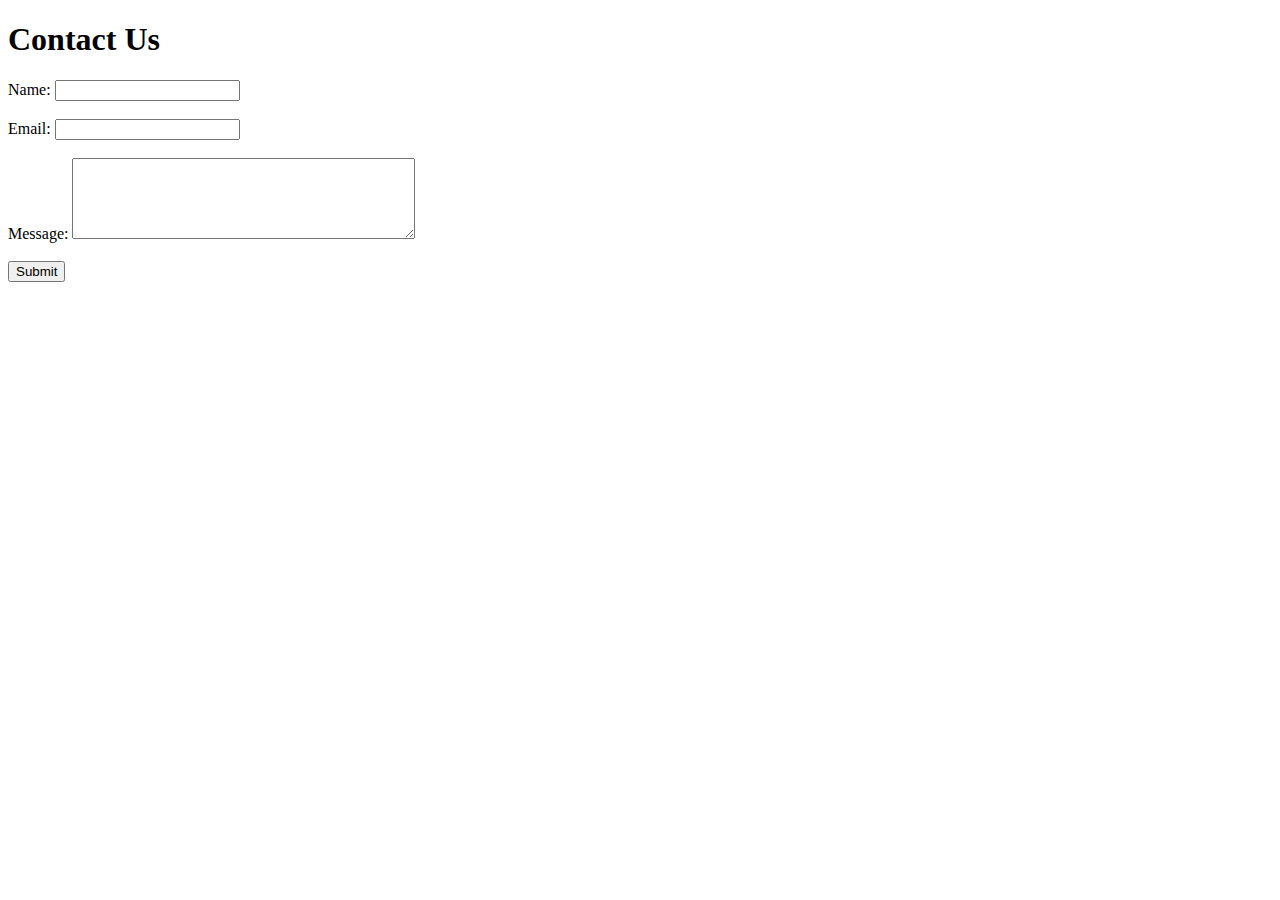
==== about us.html @ 689dd35f "update Sherry Part" ====
<!DOCTYPE html>
<html>

<head>
  <meta charset="UTF-8">
  <meta http-equiv="X-UA-Compatible" content="IE=edge">
  <meta name="viewport" content="width=device-width, initial-scale=1.0">
  <meta name="author" content="Dandan ZHAO,Yiqing Song">
  <meta name="email" content="zhao0260@algonquinlive.com,song0146@algonquinlive.com">
  <title>Contact Us</title>
</head>

<body>
  <h1>Contact Us</h1>
  <form action="submit.php" method="post">
    <label for="name">Name:</label>
    <input type="text" id="name" name="name" required><br><br>
    <label for="email">Email:</label>
    <input type="email" id="email" name="email" required><br><br>
    <label for="message">Message:</label>
    <textarea id="message" name="message" rows="5" cols="40" required></textarea><br><br>
    <input type="submit" value="Submit">
  </form>
</body>

</html>
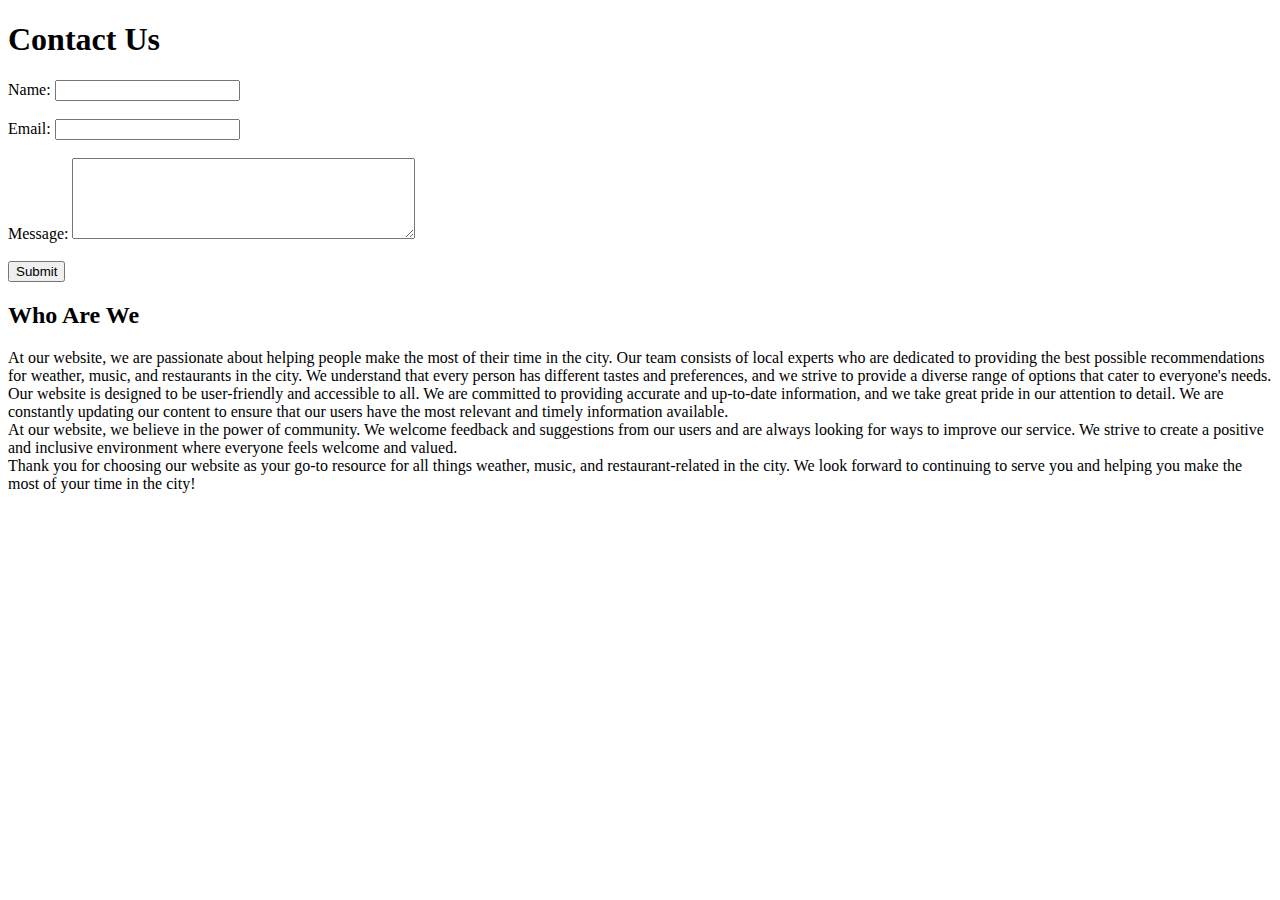
==== commit 8ad404ec: "Update about us.html" ====
--- a/about us.html
+++ b/about us.html
@@ -5,8 +5,8 @@
   <meta charset="UTF-8">
   <meta http-equiv="X-UA-Compatible" content="IE=edge">
   <meta name="viewport" content="width=device-width, initial-scale=1.0">
-  <meta name="author" content="Dandan ZHAO,Yiqing Song">
-  <meta name="email" content="zhao0260@algonquinlive.com,song0146@algonquinlive.com">
+  <meta name="author" content="Dandan ZHAO">
+  <meta name="email" content="zhao0260@algonquinlive.com">
   <title>Contact Us</title>
 </head>
 
@@ -21,6 +21,22 @@
     <textarea id="message" name="message" rows="5" cols="40" required></textarea><br><br>
     <input type="submit" value="Submit">
   </form>
+  
+  <div>
+    <h2>Who Are We</h2>
+    <p>
+      At our website, we are passionate about helping people make the most of their time in the city. Our team consists of local experts who are dedicated to providing the best possible recommendations for weather, music, and restaurants in the city. We understand that every person has different tastes and preferences, and we strive to provide a diverse range of options that cater to everyone's needs.
+
+<br>Our website is designed to be user-friendly and accessible to all. We are committed to providing accurate and up-to-date information, and we take great pride in our attention to detail. We are constantly updating our content to ensure that our users have the most relevant and timely information available.
+
+<br>At our website, we believe in the power of community. We welcome feedback and suggestions from our users and are always looking for ways to improve our service. We strive to create a positive and inclusive environment where everyone feels welcome and valued.
+
+<br>Thank you for choosing our website as your go-to resource for all things weather, music, and restaurant-related in the city. We look forward to continuing to serve you and helping you make the most of your time in the city!
+    </p>
+  </div>
+  
+  
+  
 </body>
 
-</html>+</html>
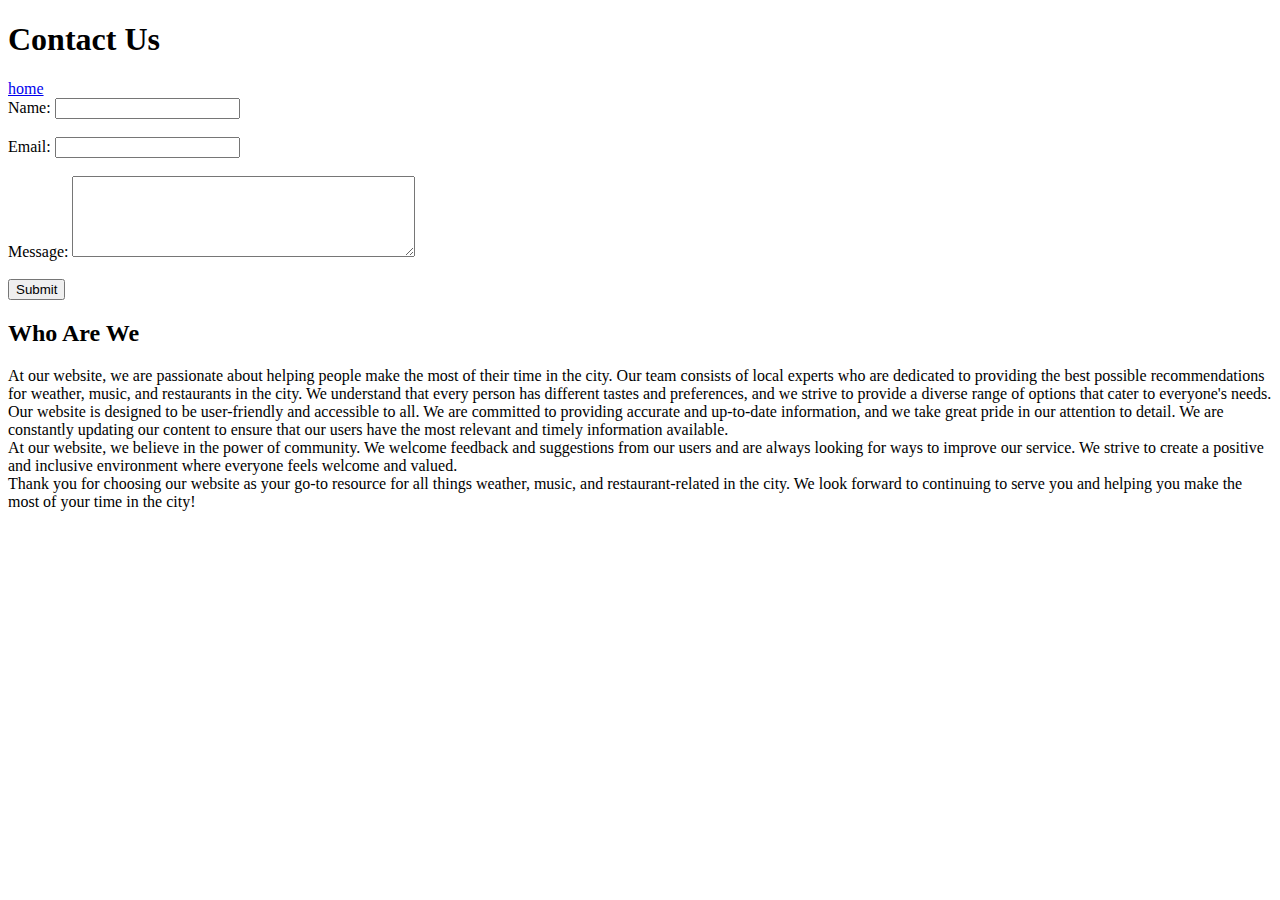
==== commit b22d0b19: "update Sherry part" ====
--- a/about us.html
+++ b/about us.html
@@ -12,6 +12,7 @@
 
 <body>
   <h1>Contact Us</h1>
+  <a href="index.html">home</a>
   <form action="submit.php" method="post">
     <label for="name">Name:</label>
     <input type="text" id="name" name="name" required><br><br>
@@ -21,22 +22,33 @@
     <textarea id="message" name="message" rows="5" cols="40" required></textarea><br><br>
     <input type="submit" value="Submit">
   </form>
-  
+
   <div>
     <h2>Who Are We</h2>
     <p>
-      At our website, we are passionate about helping people make the most of their time in the city. Our team consists of local experts who are dedicated to providing the best possible recommendations for weather, music, and restaurants in the city. We understand that every person has different tastes and preferences, and we strive to provide a diverse range of options that cater to everyone's needs.
+      At our website, we are passionate about helping people make the most of their time in the city. Our team consists
+      of local experts who are dedicated to providing the best possible recommendations for weather, music, and
+      restaurants in the city. We understand that every person has different tastes and preferences, and we strive to
+      provide a diverse range of options that cater to everyone's needs.
 
-<br>Our website is designed to be user-friendly and accessible to all. We are committed to providing accurate and up-to-date information, and we take great pride in our attention to detail. We are constantly updating our content to ensure that our users have the most relevant and timely information available.
+      <br>Our website is designed to be user-friendly and accessible to all. We are committed to providing accurate and
+      up-to-date information, and we take great pride in our attention to detail. We are constantly updating our content
+      to ensure that our users have the most relevant and timely information available.
 
-<br>At our website, we believe in the power of community. We welcome feedback and suggestions from our users and are always looking for ways to improve our service. We strive to create a positive and inclusive environment where everyone feels welcome and valued.
+      <br>At our website, we believe in the power of community. We welcome feedback and suggestions from our users and
+      are always looking for ways to improve our service. We strive to create a positive and inclusive environment where
+      everyone feels welcome and valued.
 
-<br>Thank you for choosing our website as your go-to resource for all things weather, music, and restaurant-related in the city. We look forward to continuing to serve you and helping you make the most of your time in the city!
+      <br>Thank you for choosing our website as your go-to resource for all things weather, music, and
+      restaurant-related in the city. We look forward to continuing to serve you and helping you make the most of your
+      time in the city!
     </p>
   </div>
-  
-  
-  
+
+
+
 </body>
 
-</html>
+<script src="contact.js"></script>
+
+</html>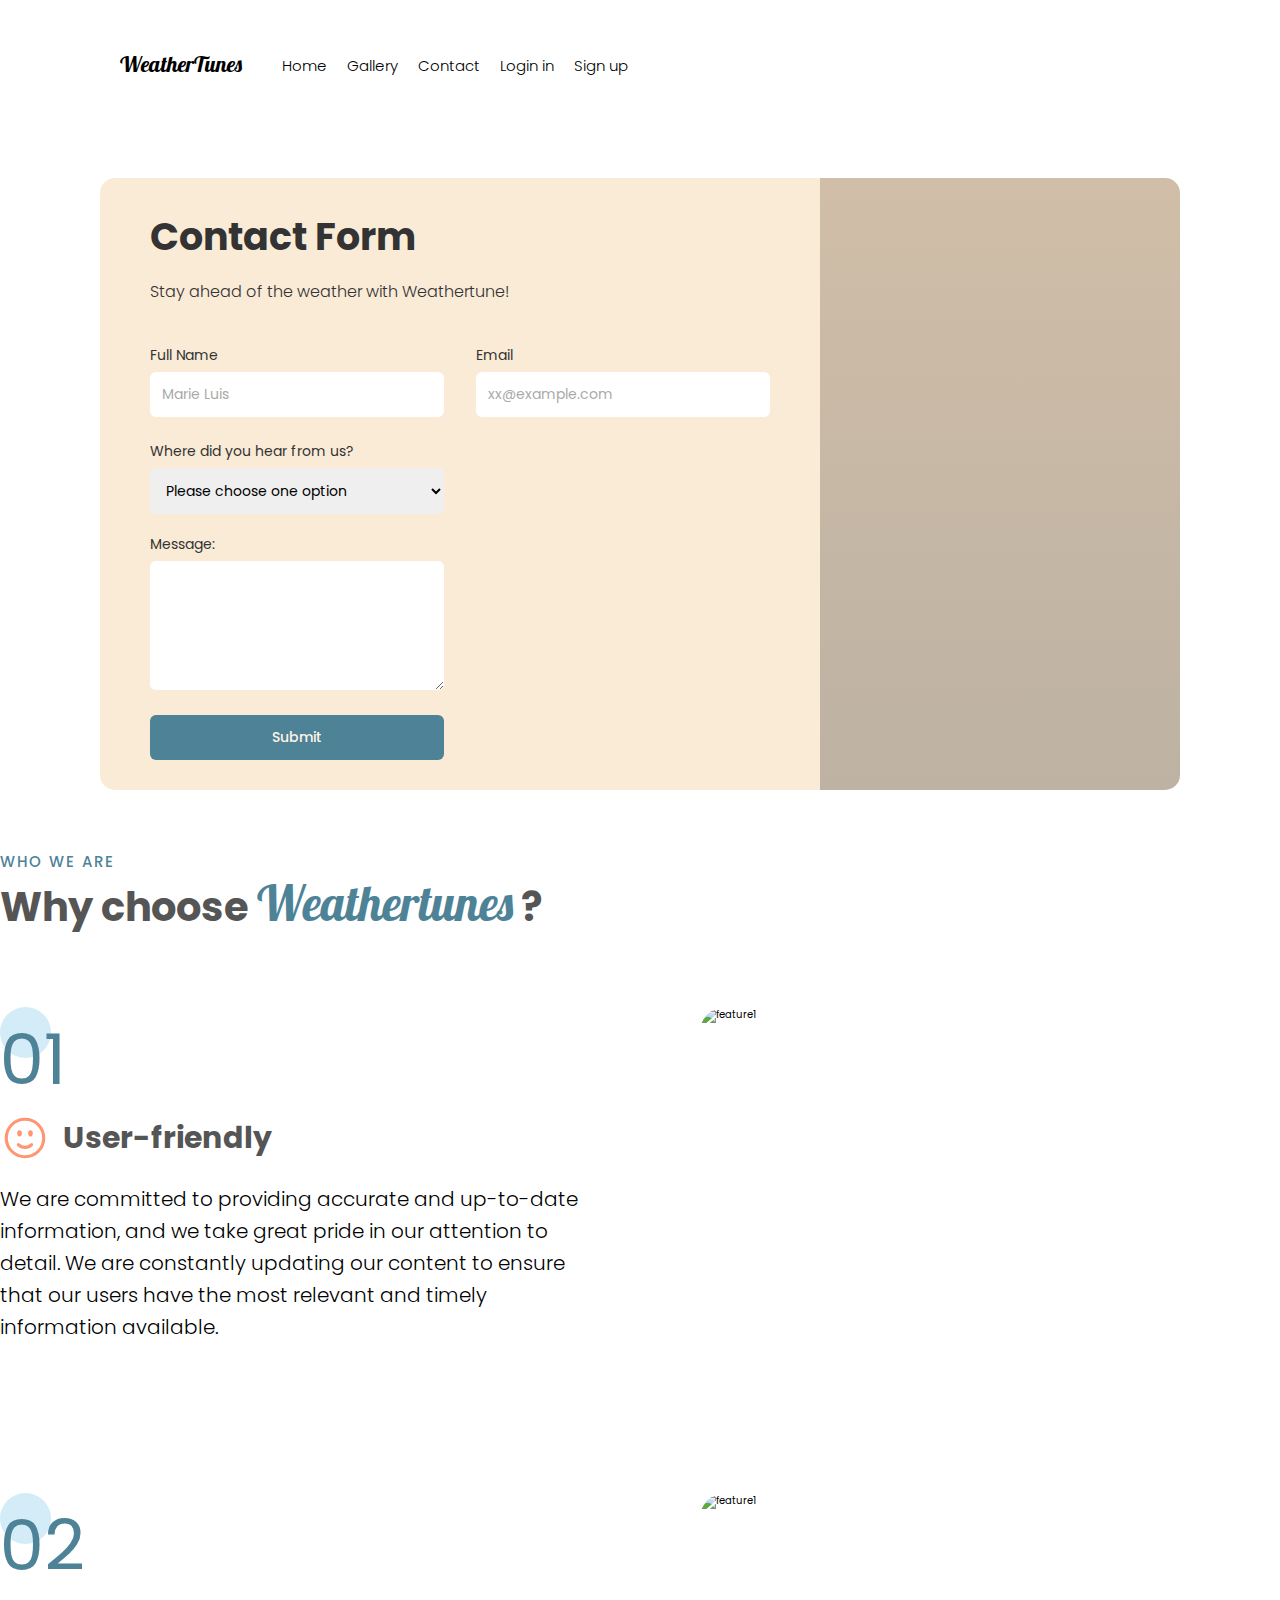
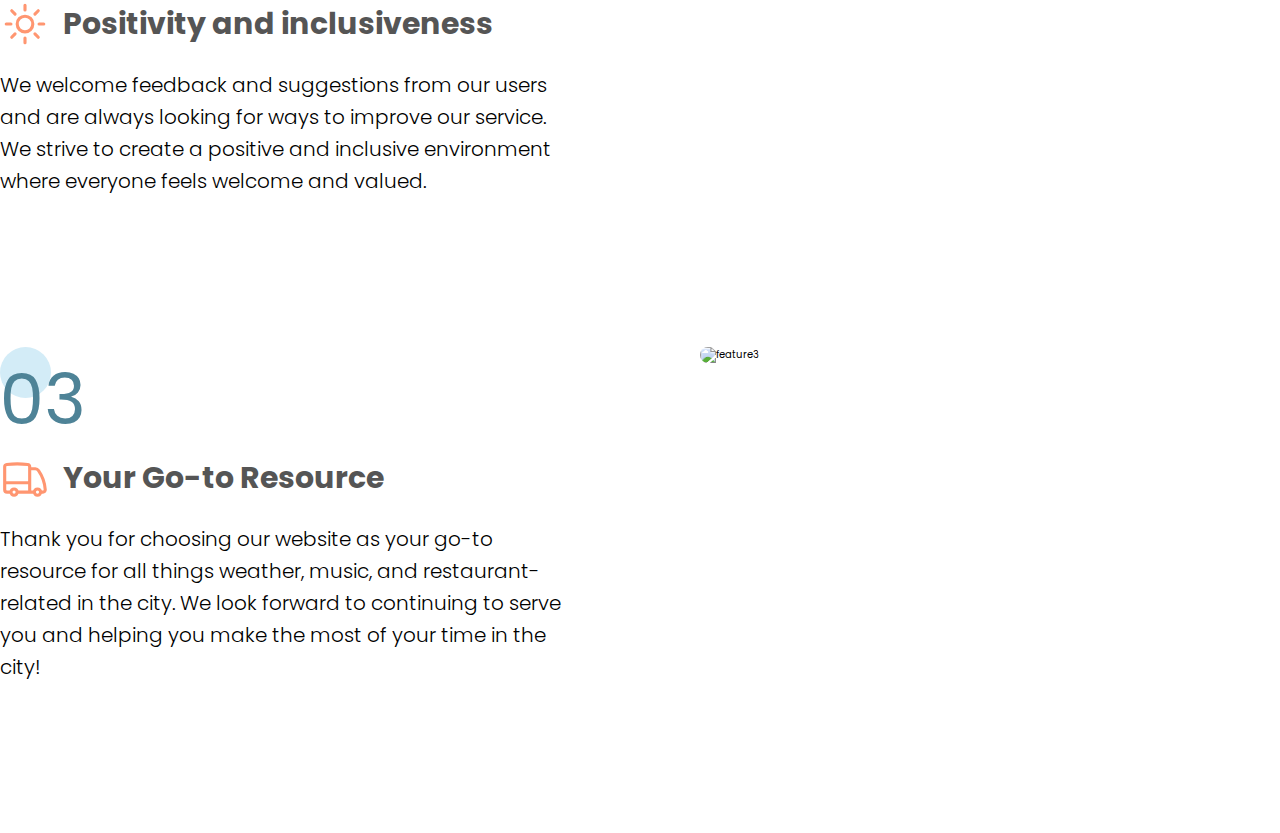
==== commit 20cba915: "css" ====
--- a/about us.html
+++ b/about us.html
@@ -1,54 +1,187 @@
 <!DOCTYPE html>
 <html>
+  <head>
+    <meta charset="UTF-8" />
+    <meta http-equiv="X-UA-Compatible" content="IE=edge" />
+    <meta name="viewport" content="width=device-width, initial-scale=1.0" />
+    <meta name="author" content="Dandan ZHAO" />
+    <meta name="email" content="zhao0260@algonquinlive.com" />
+    <link rel="stylesheet" href="contactus.css" />
+    <link rel="preconnect" href="https://fonts.googleapis.com" />
+    <link rel="preconnect" href="https://fonts.gstatic.com" crossorigin />
+    <link
+      href="https://fonts.googleapis.com/css2?family=Bangers&family=DotGothic16&family=Inter:wght@400;500;700&family=Lobster&family=Monoton&family=Poppins:ital,wght@0,200;0,300;0,500;0,600;1,500&family=Roboto+Condensed:wght@700&family=Roboto:wght@100;300;400&family=Rubik:ital,wght@0,400;0,500;0,700;0,900;1,600;1,700;1,800&family=Syncopate:wght@700&family=Titan+One&display=swap"
+      rel="stylesheet"
+    />
+    <title>Contact Us</title>
+  </head>
 
-<head>
-  <meta charset="UTF-8">
-  <meta http-equiv="X-UA-Compatible" content="IE=edge">
-  <meta name="viewport" content="width=device-width, initial-scale=1.0">
-  <meta name="author" content="Dandan ZHAO">
-  <meta name="email" content="zhao0260@algonquinlive.com">
-  <title>Contact Us</title>
-</head>
+  <body>
+    <nav>
+      <a class="brand-logo" href="index.html">WeatherTunes</a>
+      <div class="nav-list">
+        <a class="tab" href="index.html">Home</a>
+        <a class="tab" href="Gallery.html">Gallery</a>
+        <a class="tab" href="about us.html">Contact</a>
+        <a class="tab" href="login.html">Login in</a>
+        <a class="tab" href="Signup.html" id="modal">Sign up</a>
+    </nav>
 
-<body>
-  <h1>Contact Us</h1>
-  <a href="index.html">home</a>
-  <form action="submit.php" method="post">
-    <label for="name">Name:</label>
-    <input type="text" id="name" name="name" required><br><br>
-    <label for="email">Email:</label>
-    <input type="email" id="email" name="email" required><br><br>
-    <label for="message">Message:</label>
-    <textarea id="message" name="message" rows="5" cols="40" required></textarea><br><br>
-    <input type="submit" value="Submit">
-  </form>
+    <section class="section-cta" id="cta">
+      <div class="container-cta">
+        <div class="cta-text-box">
+          <h2 class="cta-heading">Contact Form</h2>
 
-  <div>
-    <h2>Who Are We</h2>
-    <p>
-      At our website, we are passionate about helping people make the most of their time in the city. Our team consists
-      of local experts who are dedicated to providing the best possible recommendations for weather, music, and
-      restaurants in the city. We understand that every person has different tastes and preferences, and we strive to
-      provide a diverse range of options that cater to everyone's needs.
+          <p class="cta-text">Stay ahead of the weather with Weathertune!</p>
+          <form action="submit.php" method="post" class="cta-form">
+            <div>
+              <label>Full Name</label>
+              <input type="text" placeholder="Marie Luis" required />
+            </div>
+            <div>
+              <label>Email</label>
+              <input type="email" placeholder="xx@example.com" required />
+            </div>
+            <div>
+              <label>Where did you hear from us?</label>
+              <select>
+                <option value="">Please choose one option</option>
 
-      <br>Our website is designed to be user-friendly and accessible to all. We are committed to providing accurate and
-      up-to-date information, and we take great pride in our attention to detail. We are constantly updating our content
-      to ensure that our users have the most relevant and timely information available.
+                <option>Tiktok</option>
+                <option>Instagram</option>
+                <option>Youtube</option>
+                <option>Facebook</option>
+              </select>
+              <div class="message">
+                <label for="message">Message:</label>
+                <textarea
+                  id="message"
+                  name="message"
+                  rows="5"
+                  cols="80"
+                  required
+                ></textarea>
+              </div>
 
-      <br>At our website, we believe in the power of community. We welcome feedback and suggestions from our users and
-      are always looking for ways to improve our service. We strive to create a positive and inclusive environment where
-      everyone feels welcome and valued.
+              <input class="cta-btn" type="submit" value="Submit" />
+            </div>
+          </form>
+        </div>
+        <div class="cta-img-box"></div>
+      </div>
+    </section>
 
-      <br>Thank you for choosing our website as your go-to resource for all things weather, music, and
-      restaurant-related in the city. We look forward to continuing to serve you and helping you make the most of your
-      time in the city!
-    </p>
-  </div>
+    <section class="feature-section">
+      <div class="feature-big-title">
+        <p class="small-title">who we are</p>
+        <h2 class="heading-2">
+          Why choose
+          <span class="brand-in-title">Weathertunes</span>
+          ?
+        </h2>
+      </div>
+
+      <div class="feature-box">
+        <div class="feature-box-1">
+          <div class="feature-detail">
+            <span class="number-heading">01</span>
+            <div class="icon-heading">
+              <svg
+                xmlns="http://www.w3.org/2000/svg"
+                fill="none"
+                viewBox="0 0 24 24"
+                stroke-width="1.5"
+                stroke="currentColor"
+                class="icon"
+              >
+                <path
+                  stroke-linecap="round"
+                  stroke-linejoin="round"
+                  d="M15.182 15.182a4.5 4.5 0 01-6.364 0M21 12a9 9 0 11-18 0 9 9 0 0118 0zM9.75 9.75c0 .414-.168.75-.375.75S9 10.164 9 9.75 9.168 9 9.375 9s.375.336.375.75zm-.375 0h.008v.015h-.008V9.75zm5.625 0c0 .414-.168.75-.375.75s-.375-.336-.375-.75.168-.75.375-.75.375.336.375.75zm-.375 0h.008v.015h-.008V9.75z"
+                />
+              </svg>
+
+              <h3 class="heading-3">User-friendly</h3>
+            </div>
+            <p class="feature-text">
+              We are committed to providing accurate and up-to-date information,
+              and we take great pride in our attention to detail. We are
+              constantly updating our content to ensure that our users have the
+              most relevant and timely information available.
+            </p>
+          </div>
+          <img class="feature-img" src="img/feature2.jpg" alt="feature1" />
+        </div>
 
 
 
-</body>
+        <div class="feature-box">
+          <div class="feature-box-1">
+            <div class="feature-detail">
+              <span class="number-heading">02</span>
+              <div class="icon-heading">
+                <svg
+                xmlns="http://www.w3.org/2000/svg"
+                fill="none"
+                viewBox="0 0 24 24"
+                stroke-width="1.5"
+                stroke="currentColor"
+                class="icon"
+              >
+                <path
+                  stroke-linecap="round"
+                  stroke-linejoin="round"
+                  d="M12 3v2.25m6.364.386l-1.591 1.591M21 12h-2.25m-.386 6.364l-1.591-1.591M12 18.75V21m-4.773-4.227l-1.591 1.591M5.25 12H3m4.227-4.773L5.636 5.636M15.75 12a3.75 3.75 0 11-7.5 0 3.75 3.75 0 017.5 0z"
+                />
+              </svg>
+  
+                <h3 class="heading-3">Positivity and inclusiveness</h3>
+              </div>
+              <p class="feature-text">
+                We welcome feedback and suggestions from our users and are always
+              looking for ways to improve our service. We strive to create a
+              positive and inclusive environment where everyone feels welcome
+              and valued.
+              </p>
+            </div>
+            <img class="feature-img" src="img/feature1.jpg" alt="feature1" />
+          </div>
+      
+        <div class="feature-box-1">
+          <div class="feature-detail">
+            <span class="number-heading">03</span>
+            <div class="icon-heading">
+              <svg
+                xmlns="http://www.w3.org/2000/svg"
+                fill="none"
+                viewBox="0 0 24 24"
+                stroke-width="1.5"
+                stroke="currentColor"
+                class="icon"
+              >
+                <path
+                  stroke-linecap="round"
+                  stroke-linejoin="round"
+                  d="M8.25 18.75a1.5 1.5 0 01-3 0m3 0a1.5 1.5 0 00-3 0m3 0h6m-9 0H3.375a1.125 1.125 0 01-1.125-1.125V14.25m17.25 4.5a1.5 1.5 0 01-3 0m3 0a1.5 1.5 0 00-3 0m3 0h1.125c.621 0 1.129-.504 1.09-1.124a17.902 17.902 0 00-3.213-9.193 2.056 2.056 0 00-1.58-.86H14.25M16.5 18.75h-2.25m0-11.177v-.958c0-.568-.422-1.048-.987-1.106a48.554 48.554 0 00-10.026 0 1.106 1.106 0 00-.987 1.106v7.635m12-6.677v6.677m0 4.5v-4.5m0 0h-12"
+                />
+              </svg>
 
-<script src="contact.js"></script>
+              <h3 class="heading-3">Your Go-to Resource</h3>
+            </div>
+            <p class="feature-text">
+              Thank you for choosing our website as your go-to resource for all
+              things weather, music, and restaurant-related in the city. We look
+              forward to continuing to serve you and helping you make the most
+              of your time in the city!
+            </p>
+          </div>
+          <div>
+            <img class="feature-img" src="img/feature3.jpg" alt="feature3" />
+          </div>
+        </div>
+      </div>
+    </section>
+  </body>
 
-</html>+  <script src="contact.js"></script>
+</html>
--- a/contactus.css
+++ b/contactus.css
@@ -0,0 +1,277 @@
+* {
+  margin: 0;
+  padding: 0;
+  box-sizing: border-box;
+}
+
+html {
+  font-family: "Poppins", sans-serif;
+  font-size: 62.5%;
+}
+/* navigation */
+
+nav {
+  display: flex;
+  align-items: end;
+  font-size: 1.5rem;
+  padding: 5rem 12rem;
+  text-decoration: none;
+}
+
+.nav-list {
+  display: flex;
+  gap: 2rem;
+  font-weight: 300;
+}
+
+.tab {
+  text-decoration: none;
+  color: black;
+}
+.tab:after {
+  content: "";
+  display: block;
+  width: 0;
+  height: 1px;
+  background: black;
+  transition: width 0.3s;
+  color: black;
+}
+
+.tab:hover::after {
+  width: 100%;
+  transition: width 0.3s;
+}
+
+.brand-logo {
+  font-family: "Lobster", sans-serif;
+  font-size: 2.2rem;
+  padding-right: 4rem;
+  text-decoration: none;
+  color: black;
+}
+
+/* forms */
+.container-cta {
+  display: grid;
+  grid-template-columns: 2fr 1fr;
+  border-radius: 15px;
+  background-color: antiquewhite;
+  max-width: 120rem;
+  margin: 5rem 10rem;
+}
+
+.cta-img-box {
+  background-image: linear-gradient(
+      rgba(145, 122, 96, 0.4),
+      rgba(98, 92, 85, 0.4)
+    ),
+    url("img/forms.jpg");
+  background-size: cover;
+  border-radius: 15px;
+  border-top-left-radius: 0;
+  border-bottom-left-radius: 0;
+}
+
+.cta-text {
+  font-size: 1.6rem;
+  line-height: 1.6;
+  font-weight: 300;
+  margin-bottom: 4rem;
+}
+.cta-text-box {
+  padding: 3rem 5rem;
+  color: #333;
+}
+.cta-heading {
+  font-size: 3.8rem;
+  margin-bottom: 1.4rem;
+}
+
+.cta-form {
+  display: grid;
+  grid-template-columns: 1fr 1fr;
+  column-gap: 3.2rem;
+  row-gap: 2.4rem;
+}
+
+.cta-form label {
+  display: block;
+  font-size: 1.4rem;
+  margin-bottom: 0.6rem;
+}
+.cta-form input,
+.cta-form select,
+textarea {
+  width: 100%;
+  padding: 1.2rem;
+  font-size: 1.4rem;
+  font-family: inherit;
+  border: none;
+  border-radius: 6px;
+}
+
+.cta-form input::placeholder {
+  color: #aaa;
+}
+
+.cta-btn {
+  border: none;
+  background-color: #4e8397;
+  font-size: 2rem;
+  font-weight: 500;
+  border-radius: 12px;
+  cursor: pointer;
+  color: #fff4e6;
+  align-self: end;
+  padding: 1rem 0;
+}
+
+.cta-btn:hover {
+  background-color: #b39cd0;
+  color: white;
+}
+
+.message {
+  margin-top: 2rem;
+}
+
+textarea {
+  margin-bottom: 2rem;
+}
+
+/* who we are */
+.feature-img {
+  max-width: 80%;
+  /* box-shadow: 12px 12px 15px rgba(35, 34, 34, 0.3); */
+  border-radius: 25px;
+}
+
+.feature-section {
+  max-width: 130rem;
+  margin: 2rem auto 10rem auto;
+}
+
+.feature-box-1 {
+  display: grid;
+  grid-template-columns: 1fr 1fr;
+  gap: 12rem;
+  margin-bottom: 15rem;
+}
+
+.number-heading {
+  font-size: 7rem;
+  color: #4e8397;
+}
+.heading-2 {
+  font-size: 4rem;
+
+  margin-top: 0;
+  position: relative;
+  color: #555;
+}
+
+.heading-3 {
+  font-size: 3rem;
+
+  margin-top: 0;
+  position: relative;
+  color: #555;
+}
+
+.feature-text {
+  font-size: 2rem;
+  font-weight: 300;
+  line-height: 1.6;
+}
+.small-title {
+  text-transform: uppercase;
+  color: #4e8397;
+  font-size: 1.5rem;
+  font-weight: 500;
+  letter-spacing: 2px;
+}
+
+.feature-big-title {
+  margin-top: 6rem;
+  margin-bottom: 7rem;
+}
+
+.brand-in-title {
+  color: #4e8397;
+  font-weight: 500;
+  font-family: "Lobster", sans-serif;
+  font-size: larger;
+}
+
+.number-heading::before {
+  content: " ";
+  width: 4%;
+  padding-bottom: 4%;
+  background-color: #d3ecf7;
+  display: block;
+  border-radius: 50%;
+  position: absolute;
+  z-index: -1;
+}
+.icon {
+  stroke: #ff9671;
+  width: 5rem;
+  height: 5rem;
+}
+.icon-heading {
+  display: flex;
+
+  align-items: center;
+  gap: 1.3rem;
+  margin-bottom: 2rem;
+}
+
+/* media query */
+
+@media (max-width: 768px) {
+  /* Navigation */
+  nav {
+    flex-direction: column;
+    align-items: center;
+    padding: 2rem 1rem;
+  }
+
+  .nav-list {
+    gap: 1rem;
+  }
+
+  .brand-logo {
+    padding: 0;
+  }
+
+  /* Forms */
+  .container-cta {
+    grid-template-columns: 1fr;
+    margin: 5rem 2rem;
+  }
+
+  .cta-img-box {
+    display: none;
+  }
+
+  /* Who We Are */
+  .feature-section {
+    margin: 2rem 2rem 10rem 2rem;
+  }
+
+  .feature-box-1 {
+    grid-template-columns: 1fr;
+    gap: 4rem;
+    margin-bottom: 8rem;
+  }
+
+  .heading-2,
+  .heading-3 {
+    font-size: 3rem;
+  }
+
+  .feature-text {
+    font-size: 1.6rem;
+  }
+}
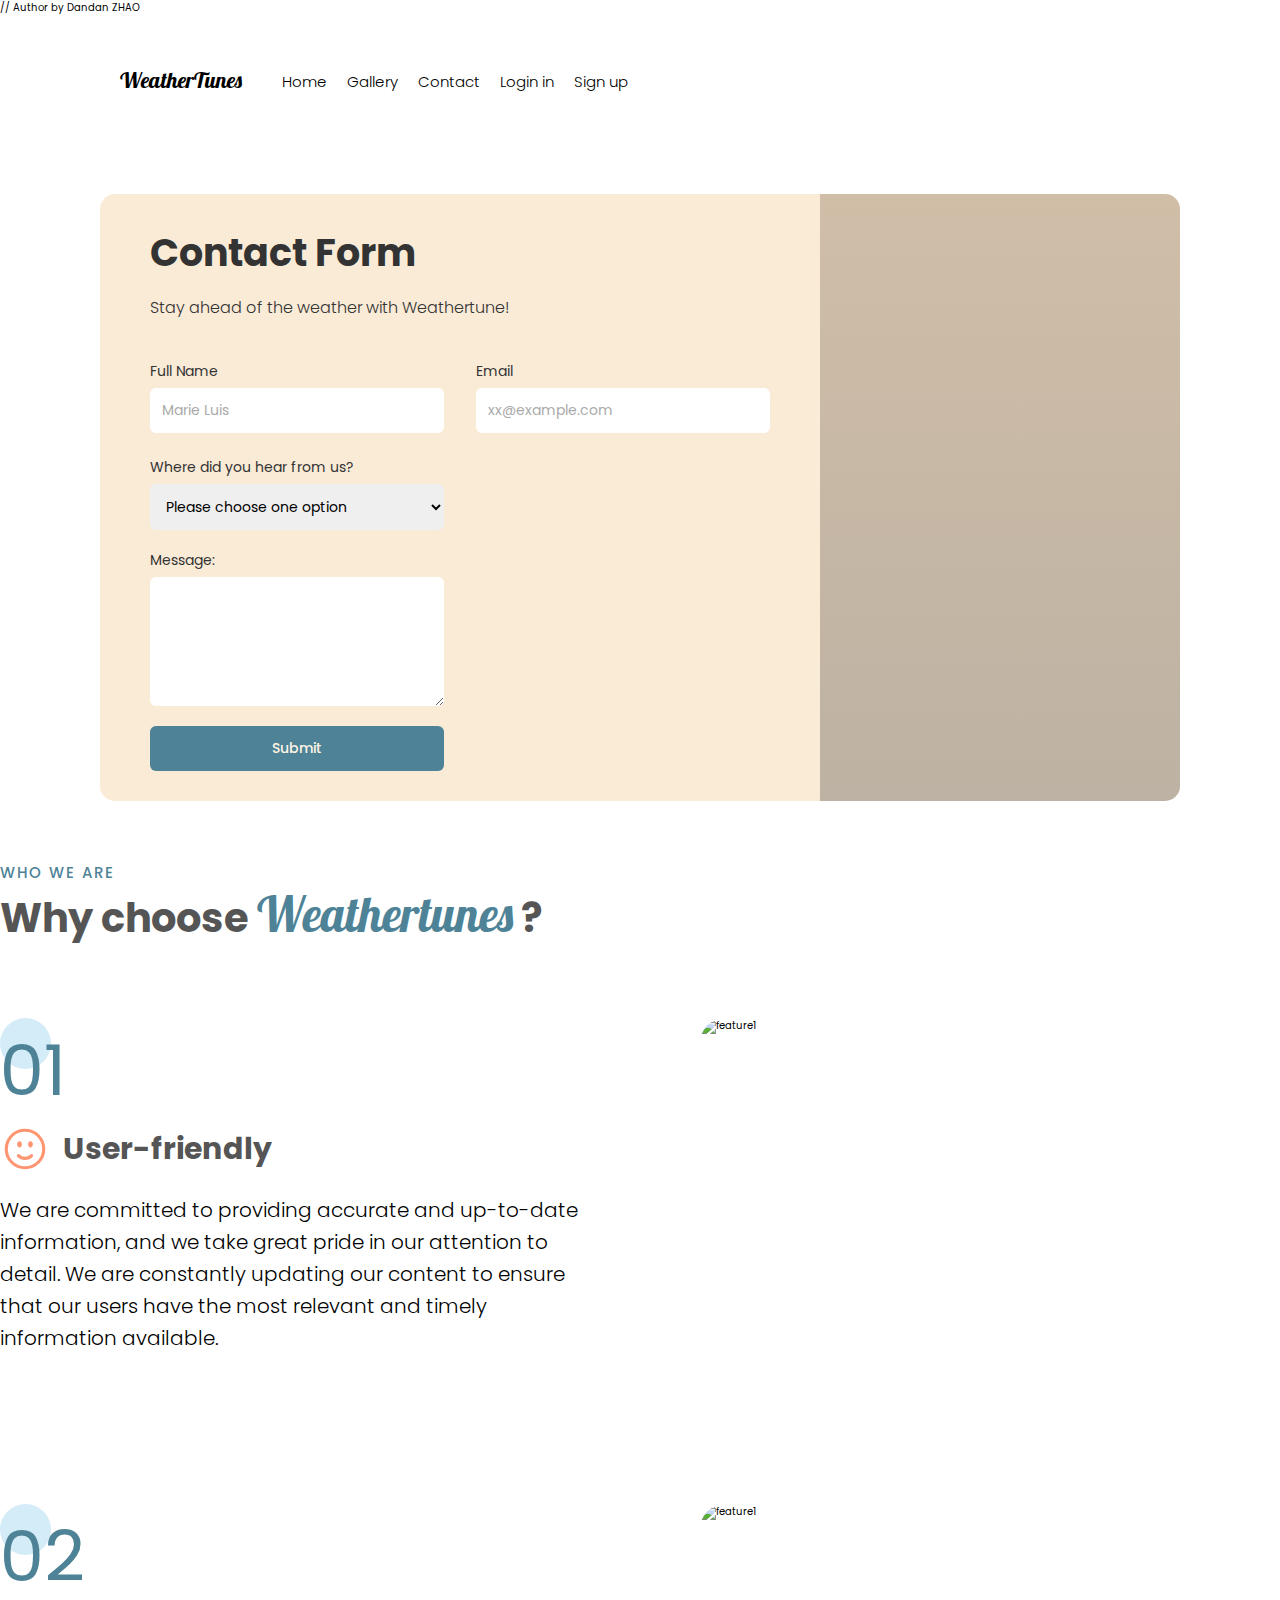
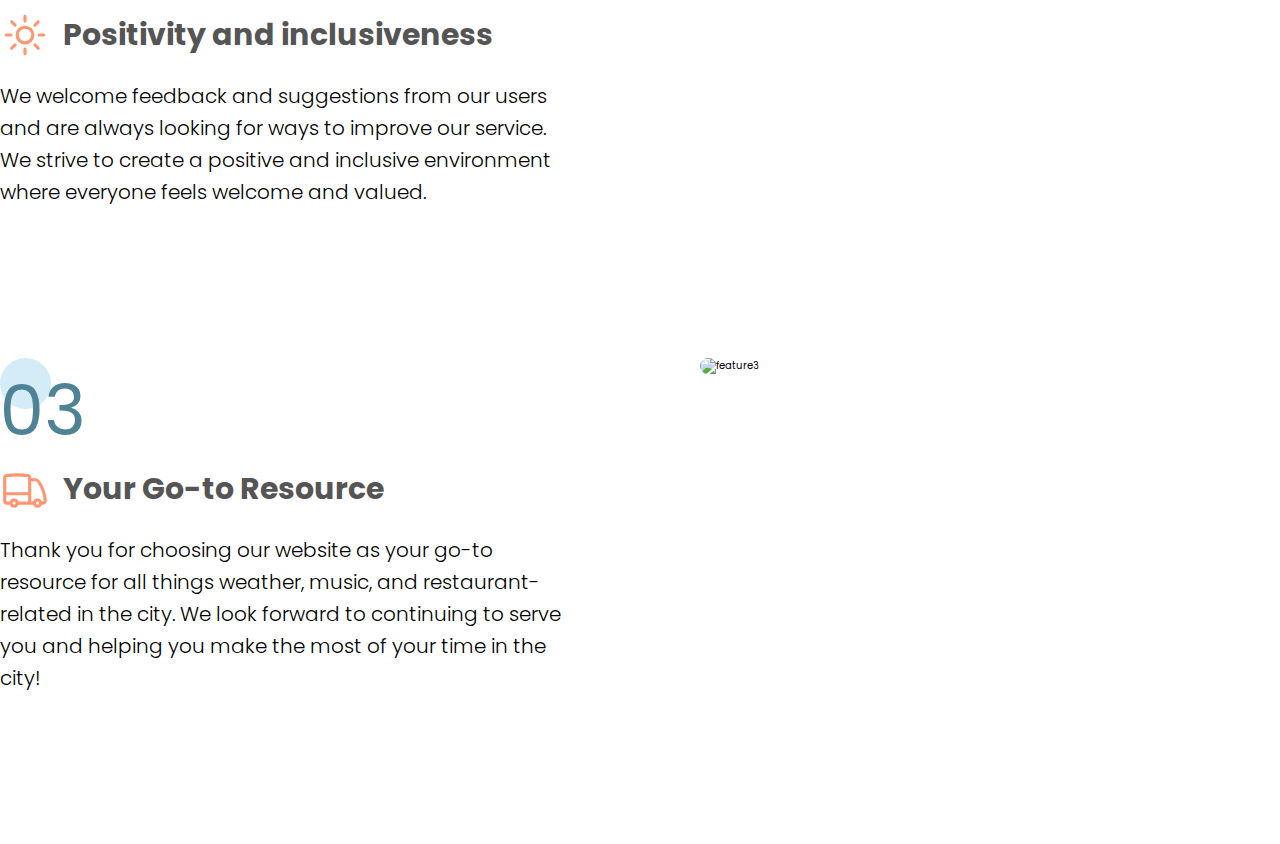
==== commit e76e0289: "Update about us.html" ====
--- a/about us.html
+++ b/about us.html
@@ -1,3 +1,5 @@
+// Author by Dandan ZHAO
+
 <!DOCTYPE html>
 <html>
   <head>
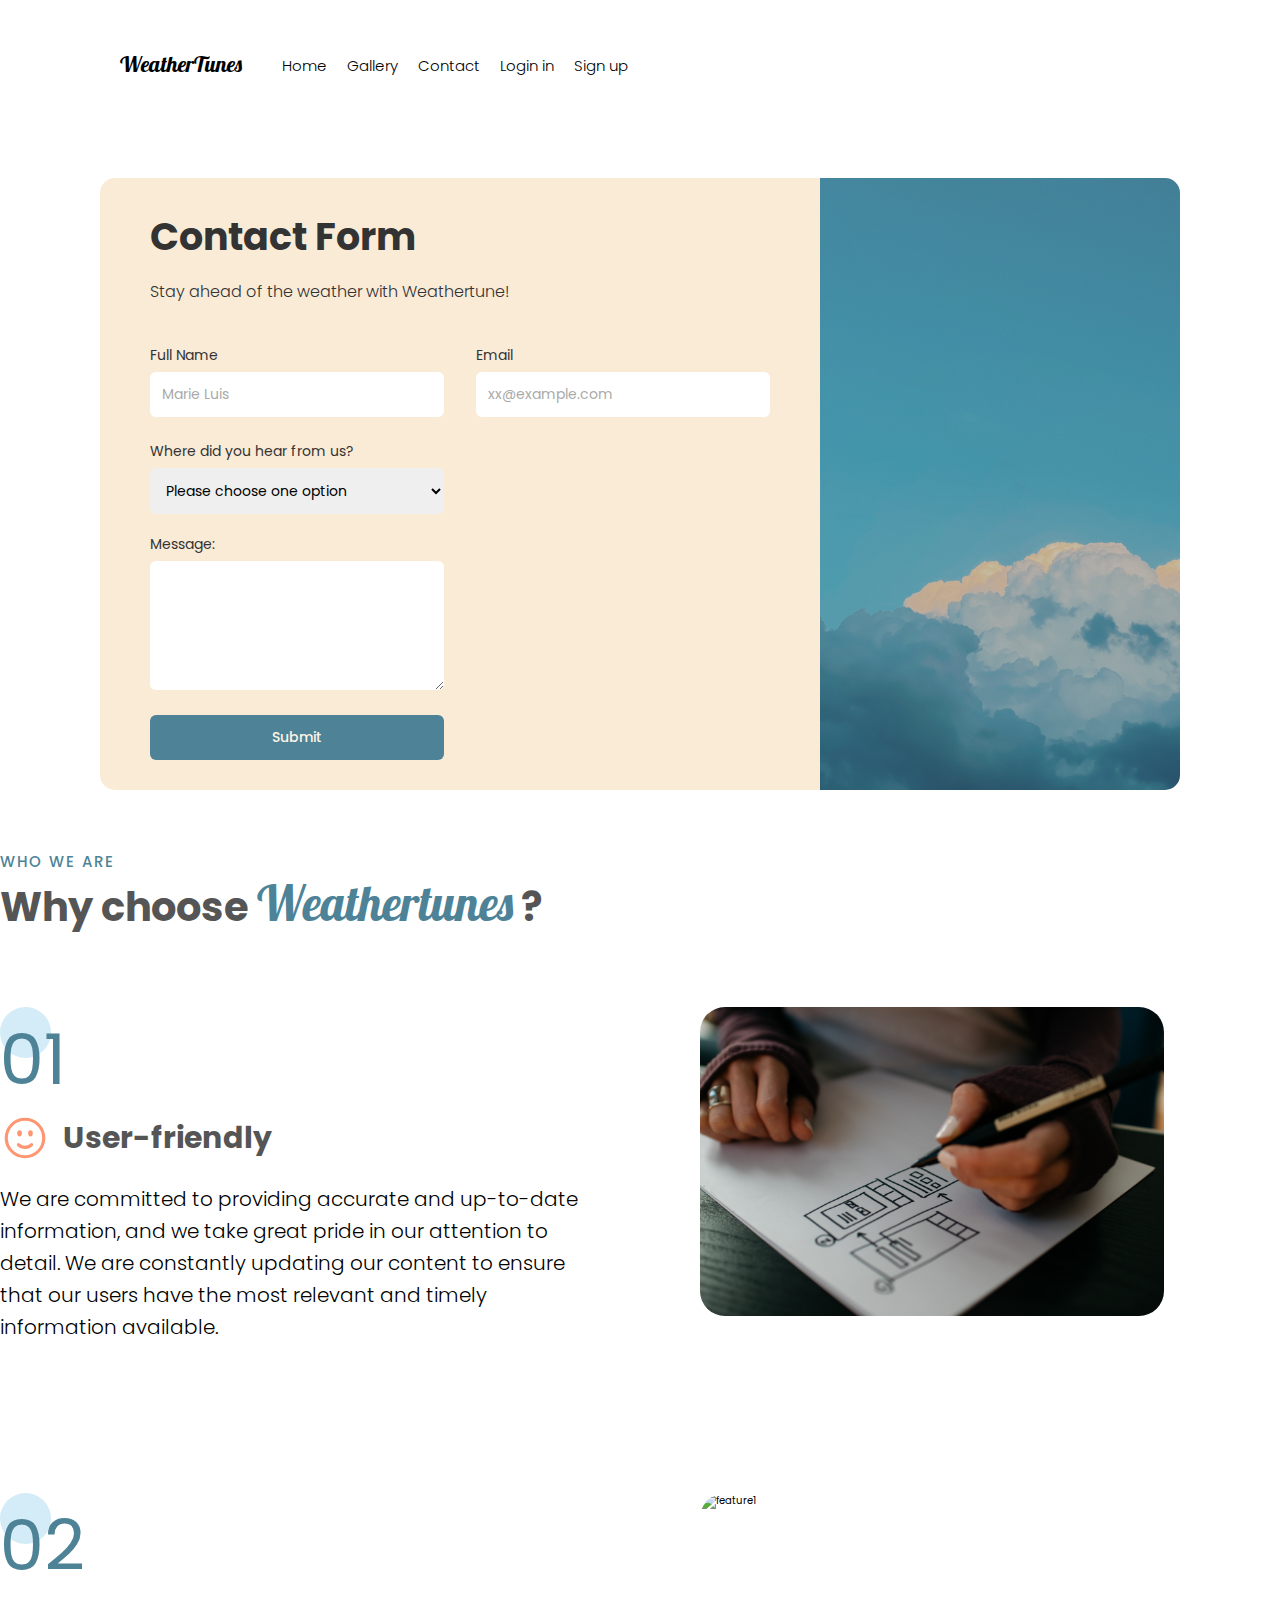
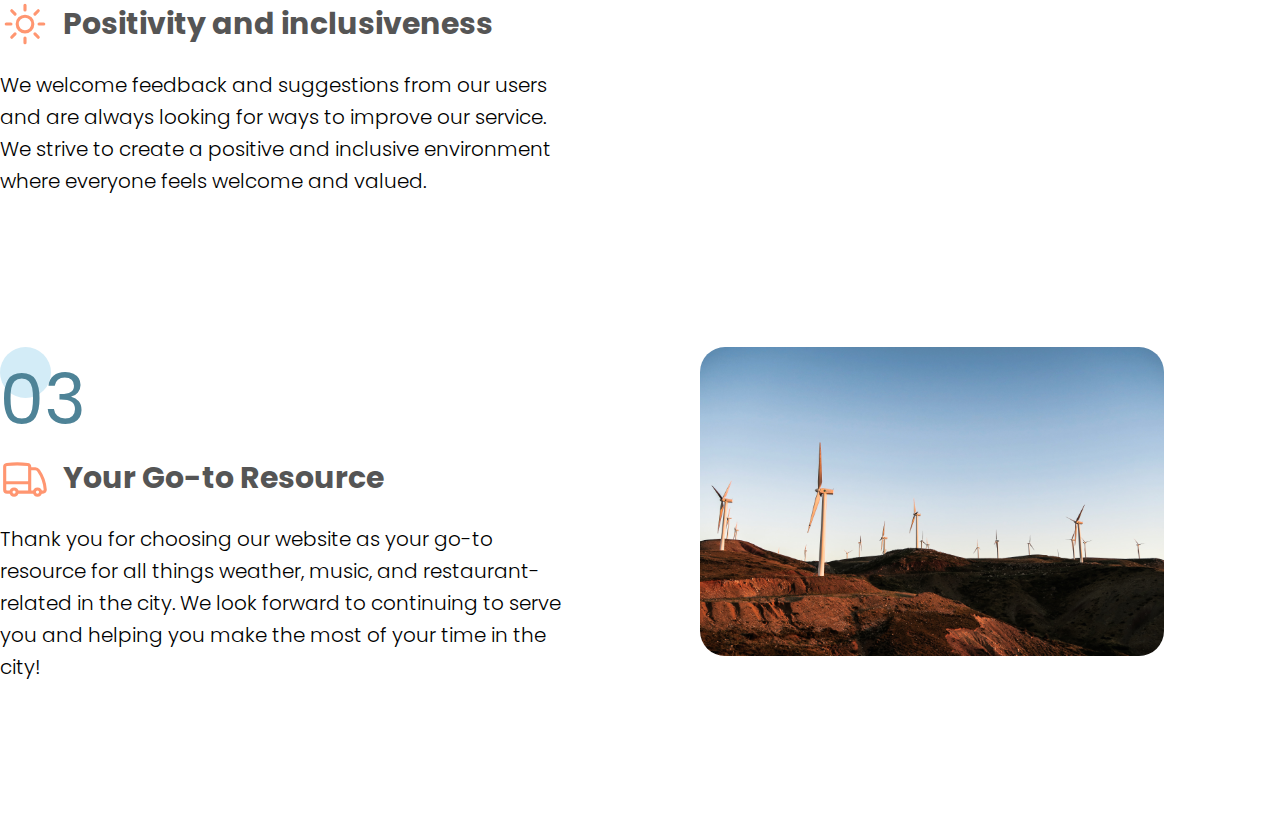
==== commit 66a229a6: "Update about us.html" ====
--- a/about us.html
+++ b/about us.html
@@ -1,4 +1,4 @@
-// Author by Dandan ZHAO
+<!-- //Author by Dandan ZHAO -->
 
 <!DOCTYPE html>
 <html>
--- a/contactus.css
+++ b/contactus.css
@@ -1,3 +1,5 @@
+/* the whole page is written by Lang Gui */
+
 * {
   margin: 0;
   padding: 0;
